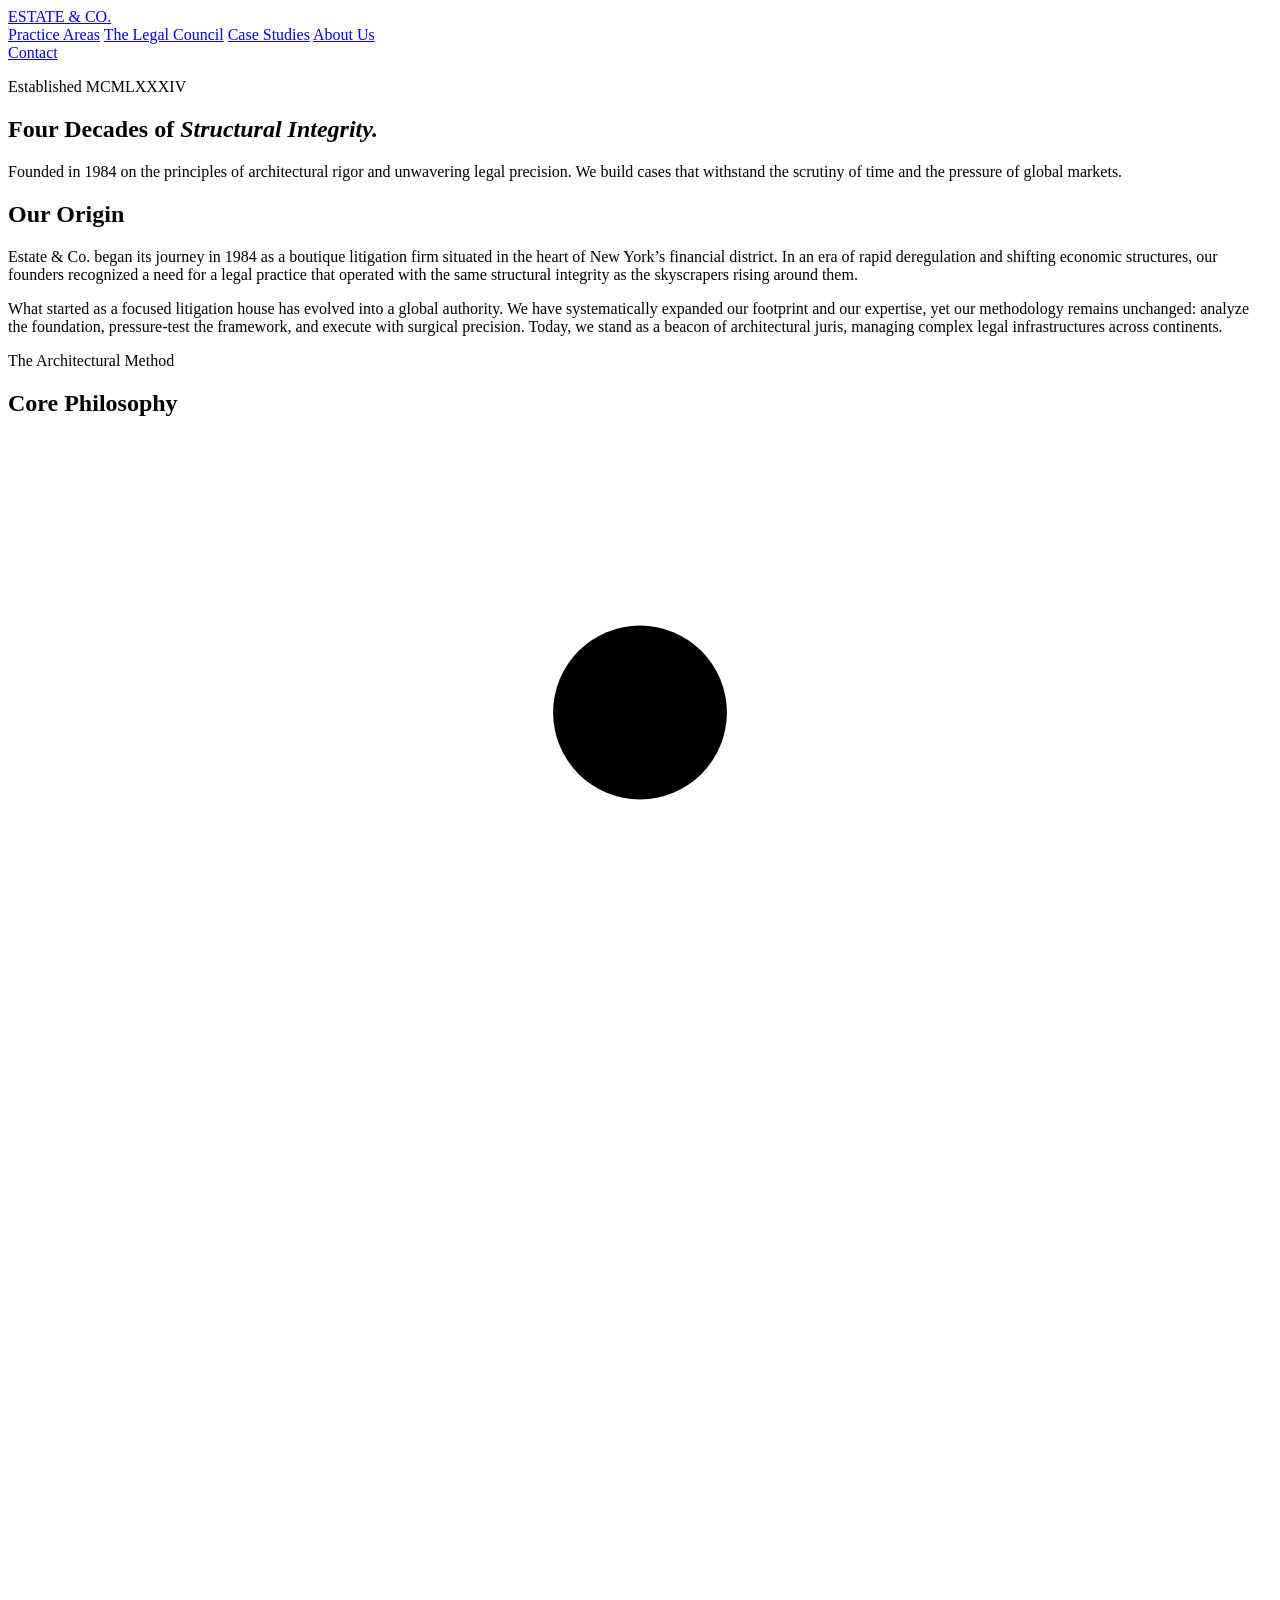
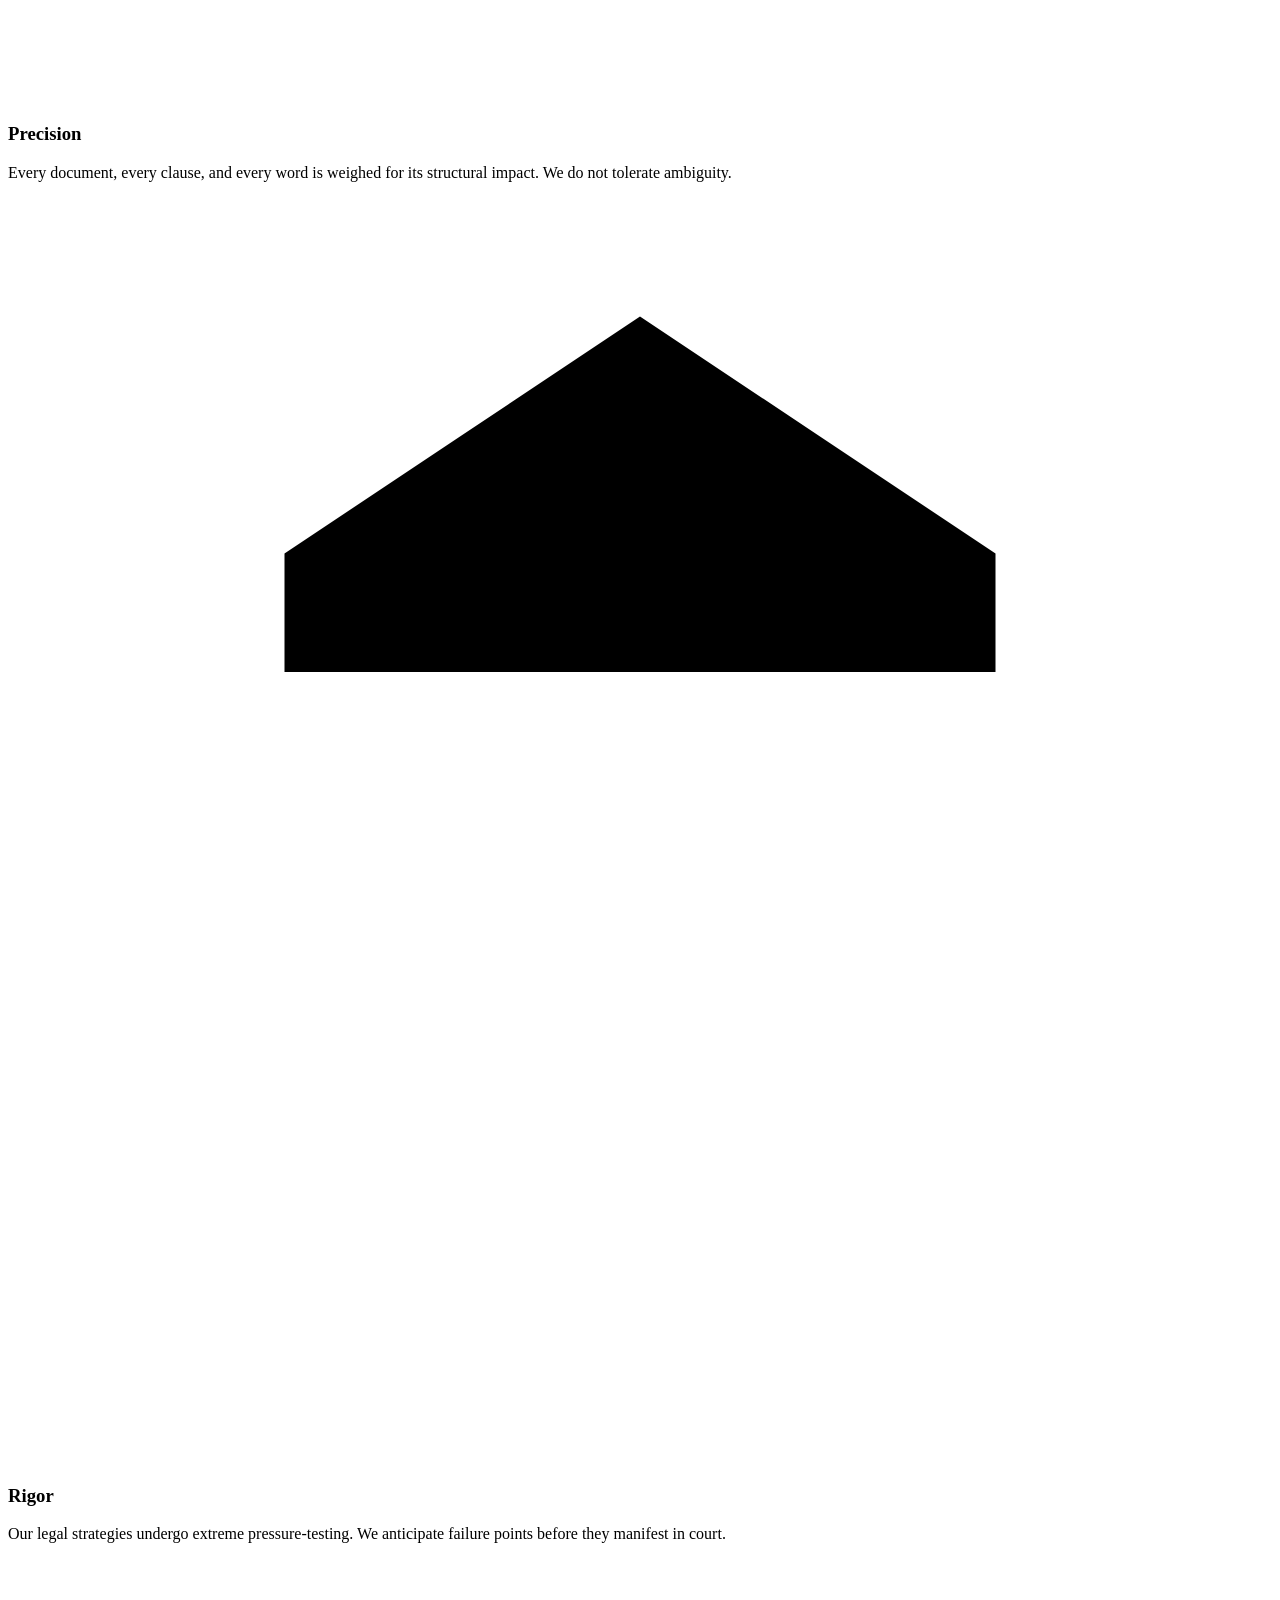
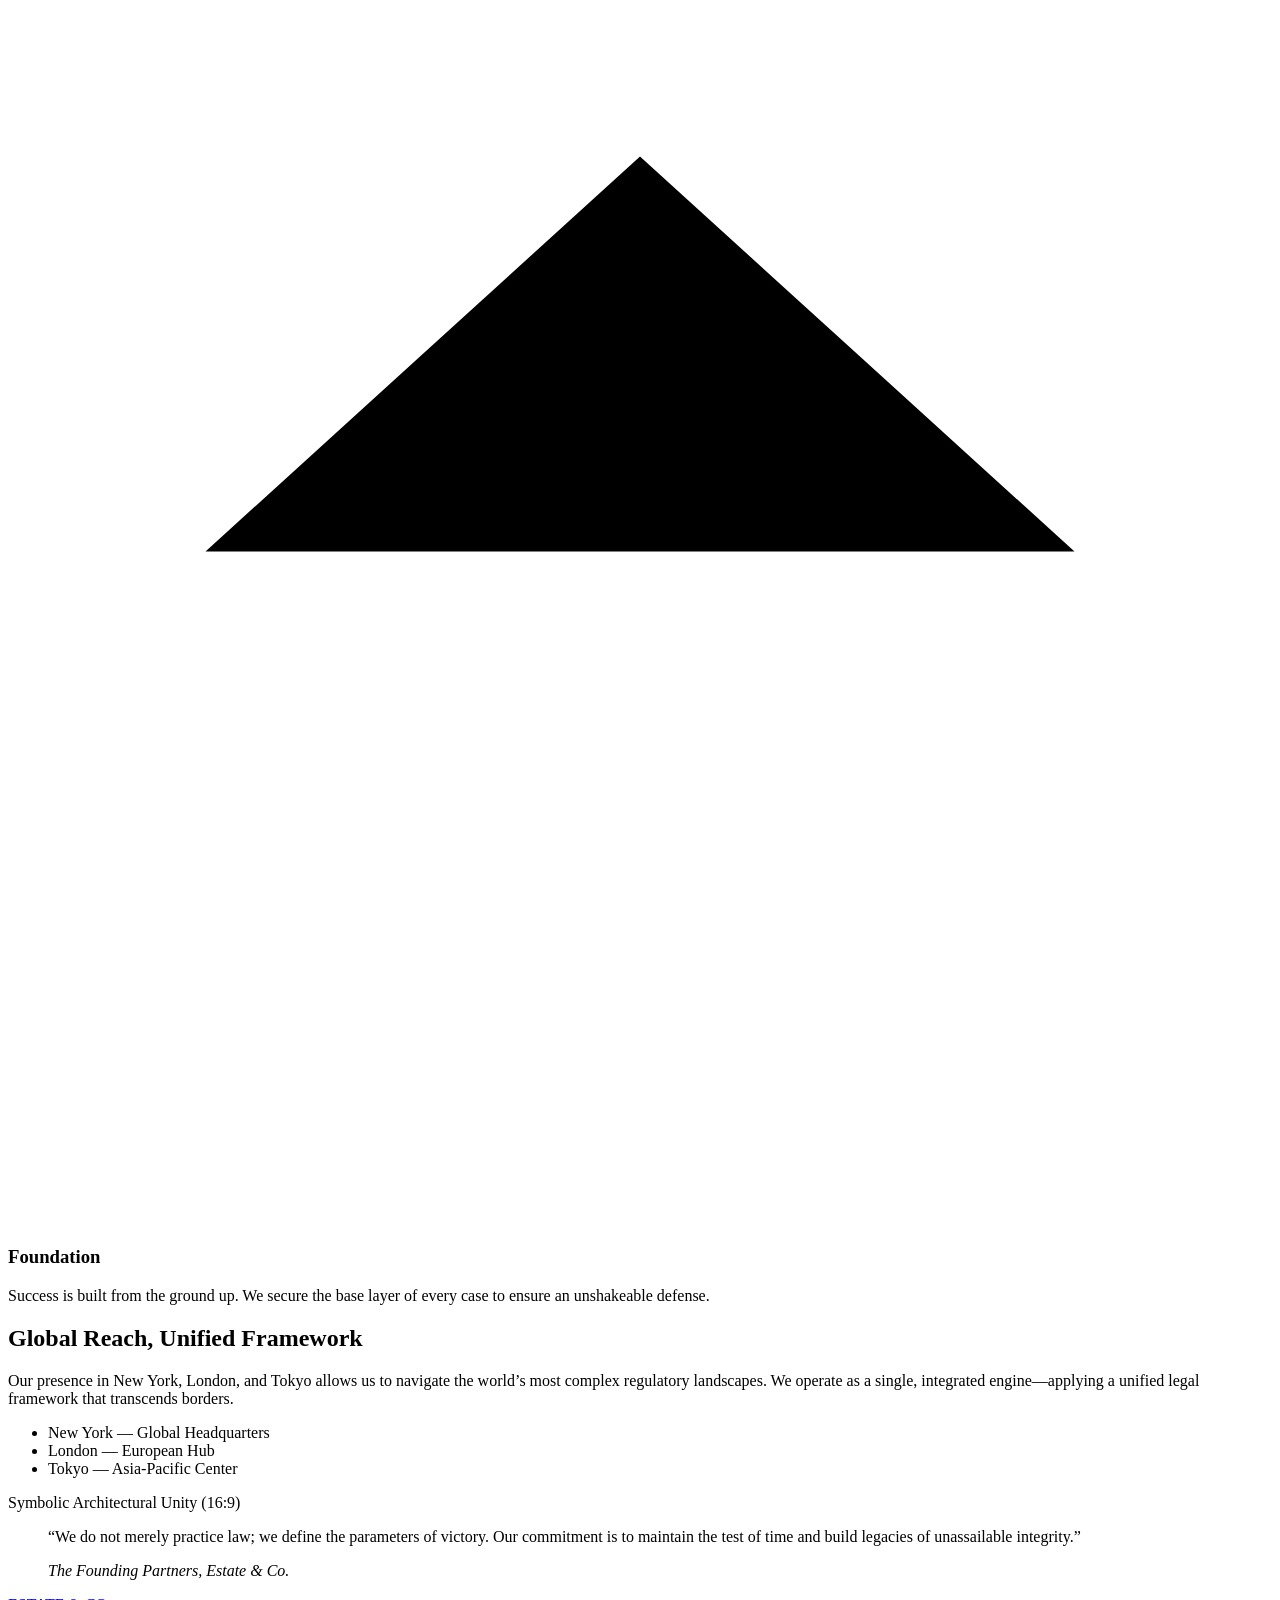
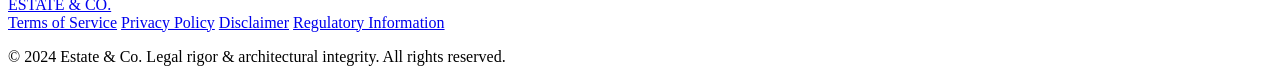
==== about.html @ a4b9741d "Add files via upload" ====
<!DOCTYPE html>
<html lang="en">
<head>
  <meta charset="UTF-8" />
  <meta name="viewport" content="width=device-width, initial-scale=1.0" />
  <meta name="description" content="About Estate &amp; Co., a global legal practice founded on precision, rigor, and structural integrity." />
  <title>About Us | Estate &amp; Co.</title>
  <link rel="stylesheet" href="styles.css" />
</head>
<body>
  <header class="site-header">
    <div class="container header-inner">
      <a class="logo" href="index.html">ESTATE &amp; CO.</a>

      <nav class="main-nav" aria-label="Primary navigation">
        <a href="practice-areas.html">Practice Areas</a>
        <a href="team.html">The Legal Council</a>
        <a href="index.html#case-studies">Case Studies</a>
        <a href="about.html" aria-current="page">About Us</a>
      </nav>

      <a class="contact-link" href="mailto:contact@estateandco.com">Contact</a>
    </div>
  </header>

  <main>
    <section class="hero">
      <div class="container">
        <div class="hero-content">
          <p class="eyebrow">Established MCMLXXXIV</p>
          <h1>Four Decades of <em>Structural Integrity.</em></h1>
          <p class="hero-copy">
            Founded in 1984 on the principles of architectural rigor and unwavering legal precision.
            We build cases that withstand the scrutiny of time and the pressure of global markets.
          </p>
        </div>
      </div>
    </section>

    <section class="origin">
      <div class="container split">
        <h2 class="section-title">Our Origin</h2>
        <div class="origin-copy">
          <p>
            Estate &amp; Co. began its journey in 1984 as a boutique litigation firm situated in the heart
            of New York’s financial district. In an era of rapid deregulation and shifting economic
            structures, our founders recognized a need for a legal practice that operated with the
            same structural integrity as the skyscrapers rising around them.
          </p>
          <p>
            What started as a focused litigation house has evolved into a global authority. We have
            systematically expanded our footprint and our expertise, yet our methodology remains
            unchanged: analyze the foundation, pressure-test the framework, and execute with
            surgical precision. Today, we stand as a beacon of architectural juris, managing complex
            legal infrastructures across continents.
          </p>
        </div>
      </div>
    </section>

    <section class="philosophy">
      <div class="container">
        <p class="eyebrow">The Architectural Method</p>
        <h2 class="section-title">Core Philosophy</h2>

        <div class="principles">
          <article class="principle">
            <svg viewBox="0 0 32 32" aria-hidden="true">
              <circle cx="16" cy="7" r="2.2"></circle>
              <path d="M16 9.5v5M13.5 13l-5 14M18.5 13l5 14M10.5 21h11"></path>
            </svg>
            <h3>Precision</h3>
            <p>Every document, every clause, and every word is weighed for its structural impact. We do not tolerate ambiguity.</p>
          </article>

          <article class="principle">
            <svg viewBox="0 0 32 32" aria-hidden="true">
              <path d="M4 12h24M7 12V9l9-6 9 6v3M8 15v10M14 15v10M20 15v10M26 15v10M4 28h24"></path>
            </svg>
            <h3>Rigor</h3>
            <p>Our legal strategies undergo extreme pressure-testing. We anticipate failure points before they manifest in court.</p>
          </article>

          <article class="principle">
            <svg viewBox="0 0 32 32" aria-hidden="true">
              <path d="M5 15 16 5l11 10M8 13v14M16 5v22M24 13v14M4 20h24"></path>
            </svg>
            <h3>Foundation</h3>
            <p>Success is built from the ground up. We secure the base layer of every case to ensure an unshakeable defense.</p>
          </article>
        </div>
      </div>
    </section>

    <section class="global">
      <div class="container global-grid">
        <div class="global-copy">
          <h2 class="section-title">Global Reach, Unified Framework</h2>
          <p>
            Our presence in New York, London, and Tokyo allows us to navigate the world’s most complex
            regulatory landscapes. We operate as a single, integrated engine—applying a unified legal
            framework that transcends borders.
          </p>
          <ul class="locations">
            <li>New York — Global Headquarters</li>
            <li>London — European Hub</li>
            <li>Tokyo — Asia-Pacific Center</li>
          </ul>
        </div>

        <div class="architecture" role="img" aria-label="Abstract architectural structure">
          <span class="architecture-label">Symbolic Architectural Unity (16:9)</span>
        </div>
      </div>
    </section>

    <section class="manifesto">
      <div class="manifesto-inner">
        <div class="gavel" aria-hidden="true"></div>
        <blockquote>
          <p>“We do not merely practice law; we define the parameters of victory. Our commitment is to maintain the test of time and build legacies of unassailable integrity.”</p>
          <cite>The Founding Partners, Estate &amp; Co.</cite>
        </blockquote>
      </div>
    </section>
  </main>

  <footer class="site-footer">
    <div class="container footer-inner">
      <a class="footer-logo" href="index.html">ESTATE &amp; CO.</a>
      <nav class="footer-links" aria-label="Legal links">
        <a href="#">Terms of Service</a>
        <a href="#">Privacy Policy</a>
        <a href="#">Disclaimer</a>
        <a href="#">Regulatory Information</a>
      </nav>
      <p class="copyright">© 2024 Estate &amp; Co. Legal rigor &amp; architectural integrity. All rights reserved.</p>
    </div>
  </footer>
</body>
</html>
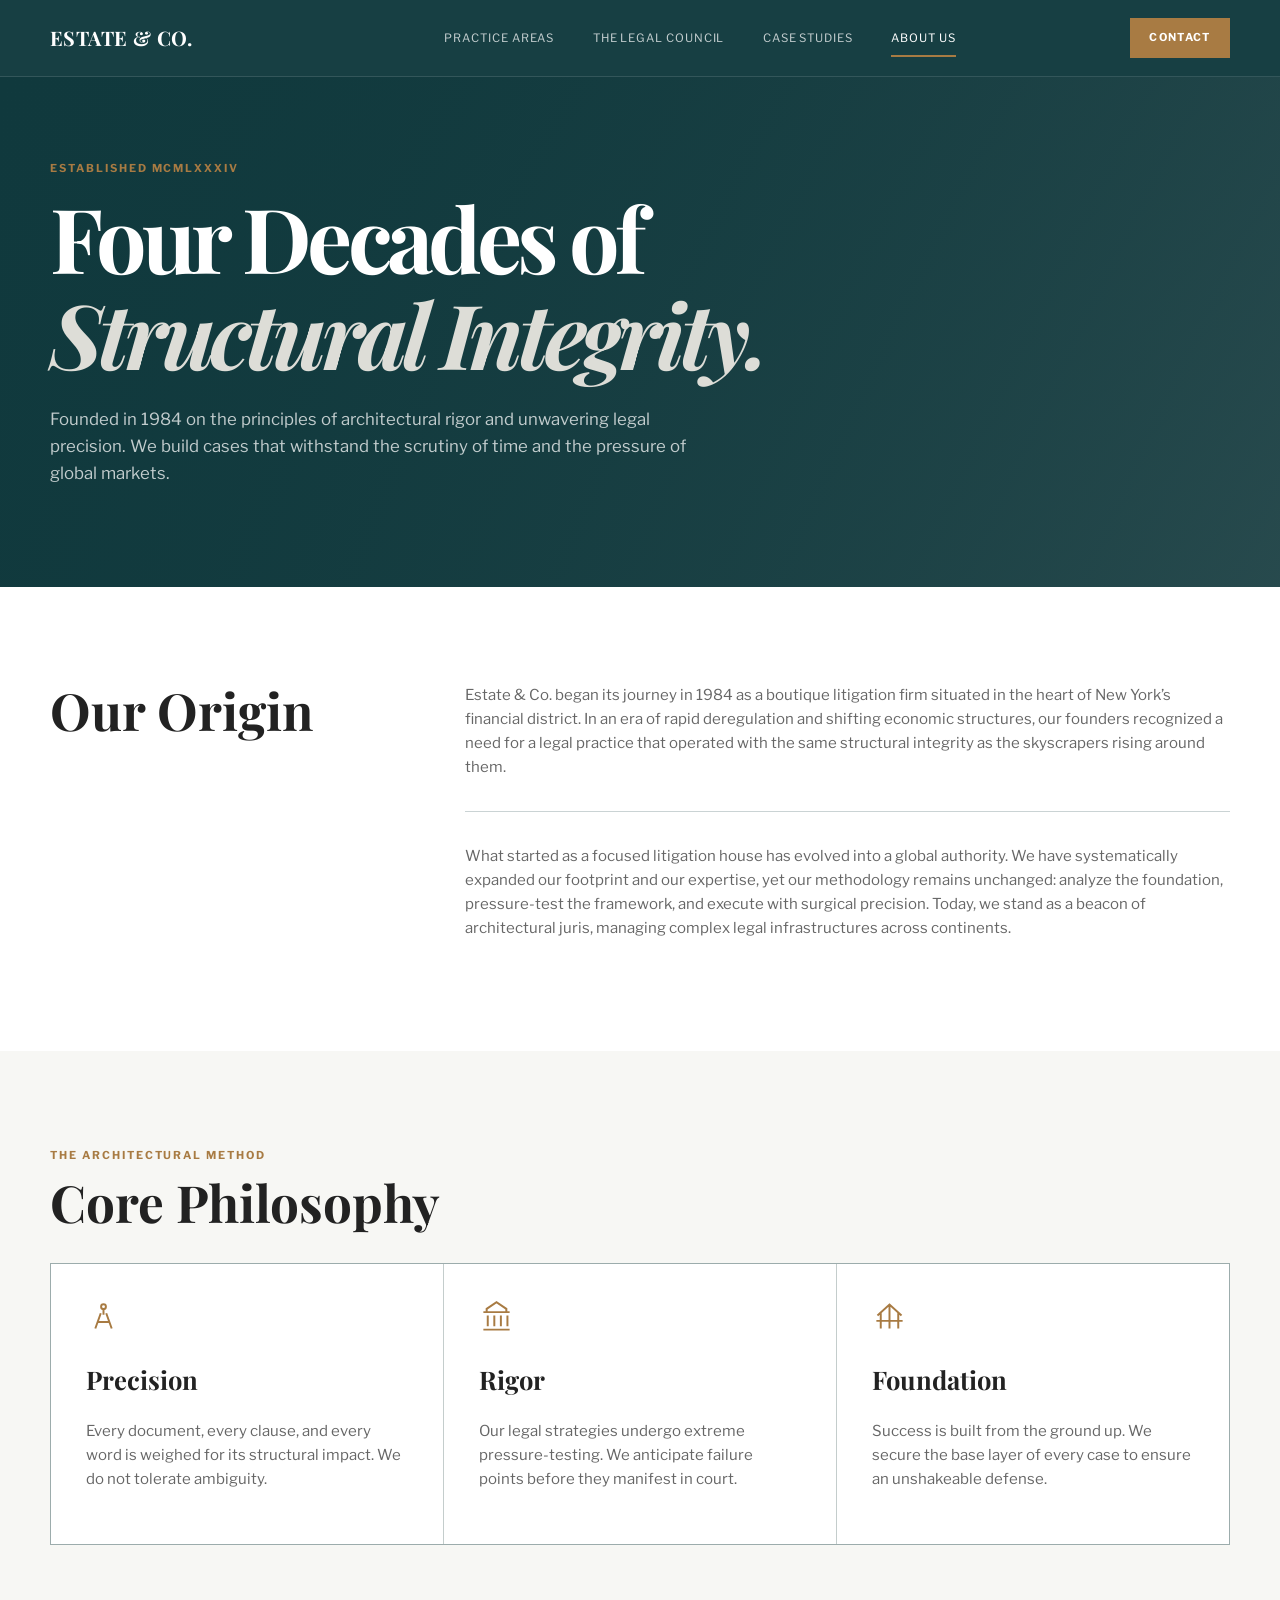
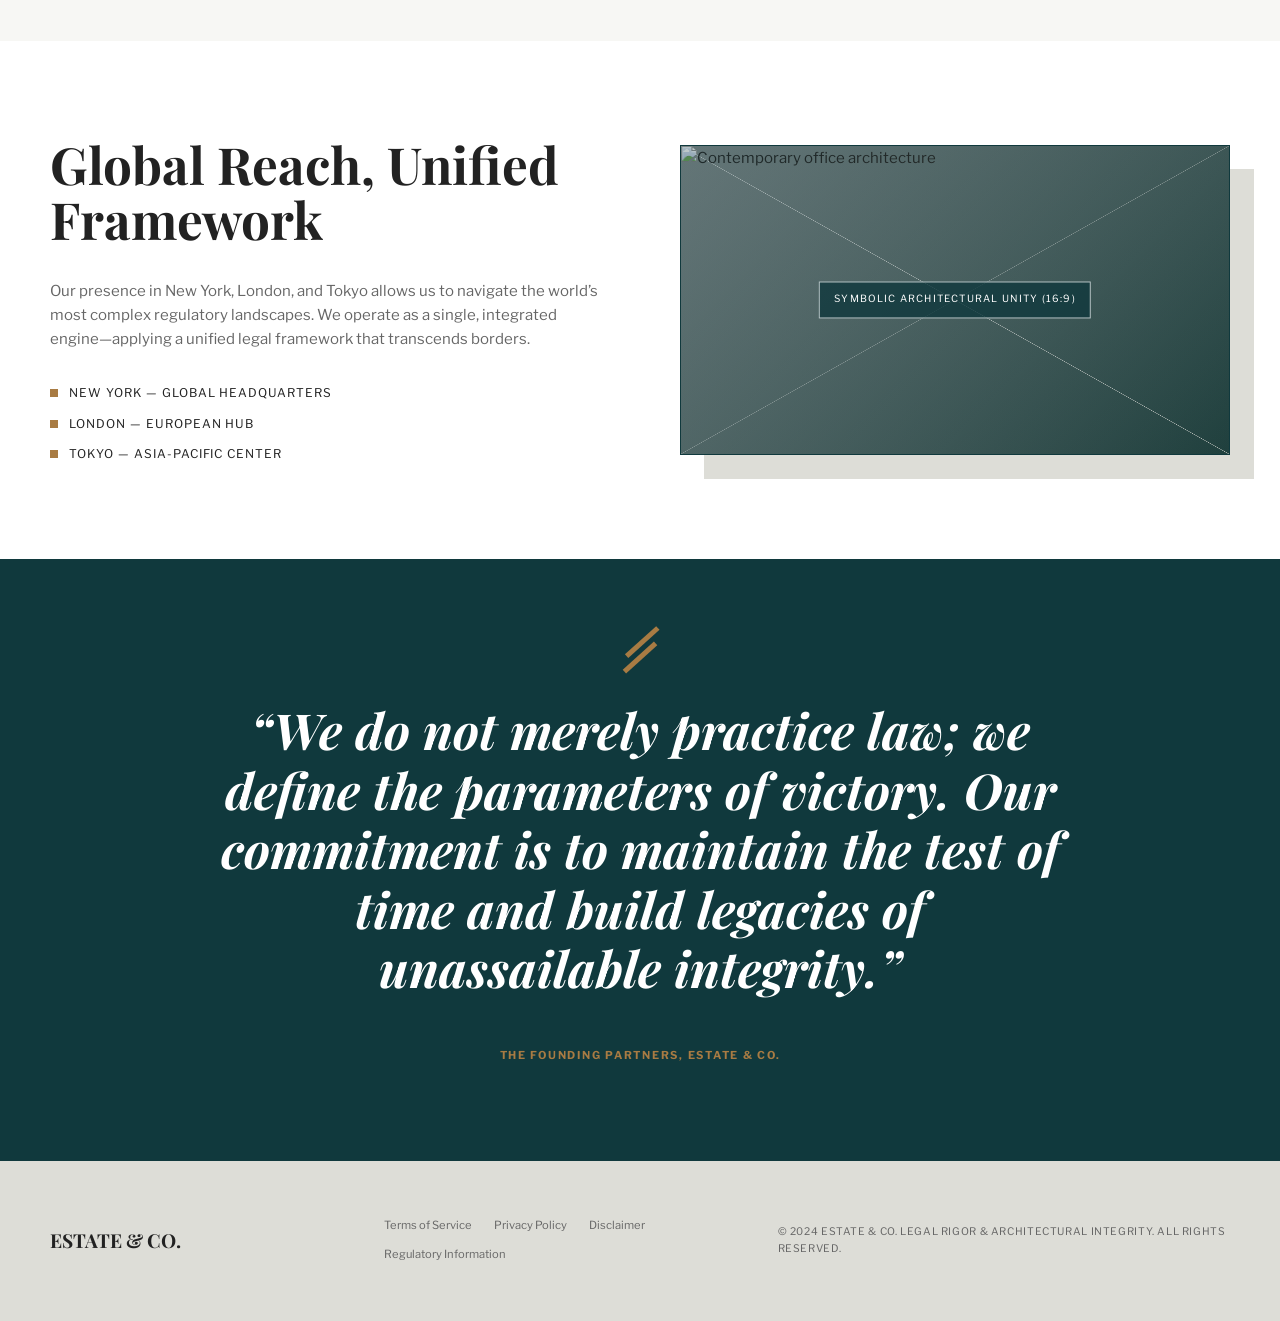
==== commit b562098e: "Add shared website design and imagery" ====
--- a/about.html
+++ b/about.html
@@ -7,7 +7,7 @@
   <title>About Us | Estate &amp; Co.</title>
   <link rel="stylesheet" href="styles.css" />
 </head>
-<body>
+<body class="about-page">
   <header class="site-header">
     <div class="container header-inner">
       <a class="logo" href="index.html">ESTATE &amp; CO.</a>
@@ -108,7 +108,12 @@
           </ul>
         </div>
 
-        <div class="architecture" role="img" aria-label="Abstract architectural structure">
+        <div class="architecture">
+          <img
+            src="https://images.unsplash.com/photo-1497366811353-6870744d04b2?auto=format&amp;fit=crop&amp;w=1200&amp;q=80"
+            alt="Contemporary office architecture"
+            loading="lazy"
+          />
           <span class="architecture-label">Symbolic Architectural Unity (16:9)</span>
         </div>
       </div>
--- a/styles.css
+++ b/styles.css
@@ -0,0 +1,1327 @@
+@import url("https://fonts.googleapis.com/css2?family=Libre+Franklin:ital,wght@0,300..900;1,300..900&family=Playfair+Display:ital,wght@0,400..900;1,400..900&display=swap");
+
+:root {
+  --slate: #10393d;
+  --gainsboro: #ddddd7;
+  --gray: #848d8e;
+  --peru: #a87b43;
+  --black: #222222;
+  --white: #ffffff;
+  --text-gray: #666666;
+  --paper: #f7f7f4;
+  --line: rgba(16, 57, 61, 0.22);
+  --shadow: 0 18px 50px rgba(16, 57, 61, 0.09);
+  --content-width: 1180px;
+  --serif: "Playfair Display", Georgia, serif;
+  --sans: "Libre Franklin", Arial, sans-serif;
+}
+
+* {
+  box-sizing: border-box;
+}
+
+html {
+  scroll-behavior: smooth;
+}
+
+body {
+  margin: 0;
+  background: var(--paper);
+  color: var(--black);
+  font-family: var(--sans);
+  font-size: 15px;
+  line-height: 1.6;
+}
+
+img,
+svg {
+  display: block;
+  max-width: 100%;
+}
+
+a {
+  color: inherit;
+  text-decoration: none;
+}
+
+a,
+button {
+  transition:
+    color 180ms ease,
+    background-color 180ms ease,
+    border-color 180ms ease,
+    transform 180ms ease;
+}
+
+h1,
+h2,
+h3,
+p {
+  margin-top: 0;
+}
+
+h1,
+h2,
+h3 {
+  font-family: var(--serif);
+  line-height: 1.08;
+}
+
+.container {
+  width: min(calc(100% - 64px), var(--content-width));
+  margin-inline: auto;
+}
+
+.eyebrow {
+  color: var(--peru);
+  font-family: var(--sans);
+  font-size: 0.68rem;
+  font-weight: 700;
+  letter-spacing: 0.18em;
+  text-transform: uppercase;
+}
+
+.section-title {
+  margin-bottom: 2rem;
+  font-size: clamp(2rem, 4vw, 3.25rem);
+}
+
+/* Shared header */
+
+.site-header {
+  position: sticky;
+  z-index: 20;
+  top: 0;
+  border-bottom: 1px solid rgba(255, 255, 255, 0.12);
+  background: rgba(16, 57, 61, 0.97);
+  color: var(--white);
+  backdrop-filter: blur(12px);
+}
+
+.header-inner {
+  width: min(calc(100% - 64px), var(--content-width));
+  min-height: 76px;
+  margin-inline: auto;
+  display: grid;
+  grid-template-columns: 220px 1fr auto;
+  align-items: center;
+  gap: 2rem;
+}
+
+.logo {
+  font-family: var(--serif);
+  font-size: 1.25rem;
+  font-weight: 700;
+  letter-spacing: 0.02em;
+}
+
+.main-nav {
+  display: flex;
+  align-items: center;
+  justify-content: center;
+  gap: clamp(1.2rem, 3vw, 2.5rem);
+  margin: 0;
+  padding: 0;
+  list-style: none;
+}
+
+.main-nav a {
+  position: relative;
+  color: rgba(255, 255, 255, 0.74);
+  font-size: 0.72rem;
+  letter-spacing: 0.08em;
+  text-transform: uppercase;
+  white-space: nowrap;
+}
+
+.main-nav a:hover,
+.main-nav a[aria-current="page"] {
+  color: var(--white);
+}
+
+.main-nav a[aria-current="page"]::after {
+  content: "";
+  position: absolute;
+  right: 0;
+  bottom: -0.6rem;
+  left: 0;
+  height: 2px;
+  background: var(--peru);
+}
+
+.contact-link {
+  border: 1px solid var(--peru);
+  background: var(--peru);
+  color: var(--white);
+  padding: 0.65rem 1.15rem;
+  font-size: 0.68rem;
+  font-weight: 700;
+  letter-spacing: 0.12em;
+  text-align: center;
+  text-transform: uppercase;
+}
+
+.contact-link:hover {
+  border-color: var(--white);
+  background: transparent;
+}
+
+/* Home page */
+
+.home-page main > section {
+  padding: 6rem max(32px, calc((100vw - var(--content-width)) / 2));
+}
+
+.home-page main > section:nth-child(even) {
+  background: var(--white);
+}
+
+.home-page main > section:first-child {
+  min-height: 680px;
+  display: grid;
+  grid-template-columns: 1.05fr 0.95fr;
+  align-items: center;
+  gap: 5rem;
+  background: var(--slate);
+  color: var(--white);
+}
+
+.home-page main > section:first-child h1 {
+  max-width: 720px;
+  margin-bottom: 1.5rem;
+  font-size: clamp(3.5rem, 7vw, 6.5rem);
+  letter-spacing: -0.055em;
+}
+
+.home-page main > section:first-child p {
+  max-width: 620px;
+  color: rgba(255, 255, 255, 0.72);
+  font-size: 1.05rem;
+}
+
+.home-page main > section:first-child div:first-child > a,
+.home-page main > section:last-child > a {
+  display: inline-block;
+  margin-top: 1rem;
+  border: 1px solid var(--peru);
+  background: var(--peru);
+  color: var(--white);
+  padding: 0.9rem 1.4rem;
+  font-size: 0.72rem;
+  font-weight: 700;
+  letter-spacing: 0.1em;
+  text-transform: uppercase;
+}
+
+.home-page main > section:first-child div:last-child,
+.home-page #case-studies article > img,
+.home-page main > section:nth-child(4) article > img {
+  overflow: hidden;
+  background:
+    linear-gradient(
+      to top right,
+      transparent calc(50% - 0.5px),
+      rgba(168, 123, 67, 0.6) 50%,
+      transparent calc(50% + 0.5px)
+    ),
+    linear-gradient(
+      to bottom right,
+      transparent calc(50% - 0.5px),
+      rgba(255, 255, 255, 0.35) 50%,
+      transparent calc(50% + 0.5px)
+    ),
+    linear-gradient(135deg, var(--gray), var(--slate));
+}
+
+.home-page main > section:first-child div:last-child {
+  aspect-ratio: 4 / 5;
+  border: 1px solid rgba(255, 255, 255, 0.18);
+  box-shadow: 30px 30px 0 rgba(168, 123, 67, 0.16);
+}
+
+.home-page main > section:first-child img,
+.home-page #case-studies article > img,
+.home-page main > section:nth-child(4) article > img {
+  width: 100%;
+  height: 100%;
+  object-fit: cover;
+  filter: saturate(0.72) contrast(1.04);
+}
+
+.home-page main > section > p:first-child {
+  margin-bottom: 0.7rem;
+  color: var(--peru);
+  font-size: 0.68rem;
+  font-weight: 700;
+  letter-spacing: 0.18em;
+  text-transform: uppercase;
+}
+
+.home-page main > section > h2 {
+  margin-bottom: 2.5rem;
+  font-size: clamp(2.5rem, 5vw, 4rem);
+}
+
+.home-page main > section:nth-child(2) > div,
+.home-page main > section:nth-child(4) > div {
+  display: grid;
+  grid-template-columns: repeat(3, 1fr);
+  gap: 1px;
+  border: 1px solid var(--line);
+  background: var(--line);
+}
+
+.home-page main > section:nth-child(2) article {
+  min-height: 300px;
+  display: flex;
+  flex-direction: column;
+  align-items: flex-start;
+  background: var(--paper);
+  padding: 2.2rem;
+}
+
+.home-page main > section:nth-child(2) article span {
+  font-size: 2rem;
+}
+
+.home-page main article h3 {
+  margin: 1rem 0 0.7rem;
+  font-size: 1.55rem;
+}
+
+.home-page main article p {
+  color: var(--text-gray);
+}
+
+.home-page main > section:nth-child(2) article a {
+  margin-top: auto;
+  border-bottom: 1px solid var(--peru);
+  color: var(--slate);
+  font-size: 0.72rem;
+  font-weight: 700;
+  letter-spacing: 0.08em;
+  text-transform: uppercase;
+}
+
+.home-page #case-studies > div {
+  display: grid;
+  grid-template-columns: repeat(2, 1fr);
+  gap: 2rem;
+}
+
+.home-page #case-studies article {
+  border-bottom: 3px solid var(--peru);
+  background: var(--white);
+  padding-bottom: 1.5rem;
+  box-shadow: var(--shadow);
+}
+
+.home-page #case-studies article > img {
+  aspect-ratio: 16 / 9;
+}
+
+.home-page #case-studies article h3,
+.home-page #case-studies article p {
+  margin-right: 1.5rem;
+  margin-left: 1.5rem;
+}
+
+.home-page main > section:nth-child(4) > div {
+  grid-template-columns: repeat(4, 1fr);
+}
+
+.home-page main > section:nth-child(4) article {
+  background: var(--paper);
+  padding-bottom: 1.3rem;
+}
+
+.home-page main > section:nth-child(4) article > img {
+  aspect-ratio: 3 / 4;
+}
+
+.home-page main > section:nth-child(4) article h3,
+.home-page main > section:nth-child(4) article p {
+  margin-right: 1.2rem;
+  margin-left: 1.2rem;
+}
+
+.home-page #testimonials {
+  background: var(--slate);
+  color: var(--white);
+}
+
+.home-page #testimonials > div {
+  display: grid;
+  grid-template-columns: repeat(2, 1fr);
+  gap: 2rem;
+}
+
+.home-page #testimonials blockquote {
+  margin: 0;
+  border-top: 3px solid var(--peru);
+  background: rgba(255, 255, 255, 0.06);
+  padding: 2rem;
+}
+
+.home-page #testimonials blockquote p {
+  color: rgba(255, 255, 255, 0.8);
+  font-family: var(--serif);
+  font-size: 1.3rem;
+  font-style: italic;
+}
+
+.home-page #testimonials cite {
+  color: var(--peru);
+  font-size: 0.68rem;
+  font-style: normal;
+  font-weight: 700;
+  letter-spacing: 0.12em;
+  text-transform: uppercase;
+}
+
+.home-page main > section:last-child {
+  padding-block: 5rem;
+  background: var(--gainsboro);
+  text-align: center;
+}
+
+.home-page main > section:last-child h2 {
+  margin-bottom: 0.5rem;
+}
+
+/* About page */
+
+.about-page .hero {
+  min-height: 510px;
+  display: flex;
+  align-items: center;
+  background:
+    linear-gradient(90deg, rgba(16, 57, 61, 0.98), rgba(16, 57, 61, 0.8)),
+    linear-gradient(135deg, var(--slate), var(--gray));
+  color: var(--white);
+}
+
+.about-page .hero-content {
+  max-width: 790px;
+  padding-block: 5rem;
+}
+
+.about-page .hero h1 {
+  margin-bottom: 1.5rem;
+  font-size: clamp(3.3rem, 7vw, 6rem);
+  letter-spacing: -0.055em;
+}
+
+.about-page .hero h1 em {
+  display: block;
+  color: var(--gainsboro);
+}
+
+.about-page .hero-copy {
+  max-width: 660px;
+  color: rgba(255, 255, 255, 0.74);
+  font-size: 1.05rem;
+}
+
+.about-page .origin,
+.about-page .philosophy,
+.about-page .global {
+  padding-block: 6rem;
+}
+
+.about-page .origin,
+.about-page .global {
+  background: var(--white);
+}
+
+.about-page .split {
+  display: grid;
+  grid-template-columns: 0.7fr 1.6fr;
+  gap: 5rem;
+}
+
+.about-page .origin-copy p {
+  color: var(--text-gray);
+}
+
+.about-page .origin-copy p + p {
+  margin-top: 2rem;
+  border-top: 1px solid var(--line);
+  padding-top: 2rem;
+}
+
+.about-page .principles {
+  display: grid;
+  grid-template-columns: repeat(3, 1fr);
+  gap: 1px;
+  border: 1px solid var(--line);
+  background: var(--line);
+}
+
+.about-page .principle {
+  min-height: 280px;
+  background: var(--white);
+  padding: 2.2rem;
+}
+
+.about-page .principle svg {
+  width: 35px;
+  margin-bottom: 2rem;
+  fill: none;
+  stroke: var(--peru);
+  stroke-width: 1.8;
+}
+
+.about-page .principle h3 {
+  font-size: 1.6rem;
+}
+
+.about-page .principle p,
+.about-page .global-copy > p {
+  color: var(--text-gray);
+}
+
+.about-page .global-grid {
+  display: grid;
+  grid-template-columns: 1fr 1fr;
+  align-items: center;
+  gap: 5rem;
+}
+
+.about-page .locations {
+  display: grid;
+  gap: 0.7rem;
+  margin: 2rem 0 0;
+  padding: 0;
+  list-style: none;
+  font-size: 0.75rem;
+  letter-spacing: 0.08em;
+  text-transform: uppercase;
+}
+
+.about-page .locations li::before {
+  content: "";
+  display: inline-block;
+  width: 8px;
+  height: 8px;
+  margin-right: 0.7rem;
+  background: var(--peru);
+}
+
+.about-page .architecture {
+  position: relative;
+  aspect-ratio: 16 / 9;
+  overflow: hidden;
+  border: 1px solid var(--slate);
+  background:
+    linear-gradient(
+      to top right,
+      transparent calc(50% - 0.5px),
+      rgba(255, 255, 255, 0.7) 50%,
+      transparent calc(50% + 0.5px)
+    ),
+    linear-gradient(
+      to bottom right,
+      transparent calc(50% - 0.5px),
+      rgba(255, 255, 255, 0.45) 50%,
+      transparent calc(50% + 0.5px)
+    ),
+    linear-gradient(135deg, var(--gray), var(--slate));
+  box-shadow: 24px 24px 0 var(--gainsboro);
+}
+
+.about-page .architecture::after {
+  content: "";
+  position: absolute;
+  inset: 0;
+  background: linear-gradient(
+    135deg,
+    rgba(16, 57, 61, 0.28),
+    rgba(168, 123, 67, 0.1)
+  );
+}
+
+.about-page .architecture img {
+  width: 100%;
+  height: 100%;
+  object-fit: cover;
+  filter: saturate(0.65);
+}
+
+.about-page .architecture-label {
+  position: absolute;
+  z-index: 1;
+  top: 50%;
+  left: 50%;
+  width: max-content;
+  max-width: 80%;
+  transform: translate(-50%, -50%);
+  border: 1px solid rgba(255, 255, 255, 0.7);
+  background: rgba(16, 57, 61, 0.82);
+  color: var(--white);
+  padding: 0.6rem 0.9rem;
+  font-size: 0.62rem;
+  letter-spacing: 0.12em;
+  text-align: center;
+  text-transform: uppercase;
+}
+
+.about-page .manifesto {
+  min-height: 530px;
+  display: grid;
+  place-items: center;
+  background: var(--slate);
+  color: var(--white);
+  text-align: center;
+}
+
+.about-page .manifesto-inner {
+  width: min(calc(100% - 48px), 850px);
+  padding-block: 6rem;
+}
+
+.about-page .gavel {
+  width: 42px;
+  height: 5px;
+  margin: 0 auto 2.5rem;
+  background: var(--peru);
+  box-shadow: 12px -10px 0 var(--peru);
+  transform: rotate(-42deg);
+}
+
+.about-page blockquote {
+  margin: 0;
+}
+
+.about-page blockquote p {
+  font-family: var(--serif);
+  font-size: clamp(1.8rem, 4vw, 3.1rem);
+  font-style: italic;
+  font-weight: 700;
+  line-height: 1.2;
+}
+
+.about-page blockquote cite {
+  display: block;
+  margin-top: 2.3rem;
+  color: var(--peru);
+  font-size: 0.68rem;
+  font-style: normal;
+  font-weight: 700;
+  letter-spacing: 0.16em;
+  text-transform: uppercase;
+}
+
+/* Team page */
+
+.team-page main,
+.team-page .header-inner,
+.team-page .footer-content,
+.team-page .copyright {
+  width: min(calc(100% - 64px), var(--content-width));
+  margin-inline: auto;
+}
+
+.team-page .team-introduction {
+  padding: 5rem 0 4rem;
+}
+
+.team-page .section-heading {
+  max-width: 760px;
+  border-left: 4px solid var(--peru);
+  padding-left: 1.8rem;
+}
+
+.team-page .section-heading h1 {
+  margin: 0.4rem 0 1rem;
+  color: var(--slate);
+  font-size: clamp(3rem, 6vw, 5.5rem);
+  letter-spacing: -0.05em;
+}
+
+.team-page .section-heading > p:last-child {
+  color: var(--text-gray);
+  font-size: 1.02rem;
+}
+
+.team-page .team-grid {
+  display: grid;
+  grid-template-columns: repeat(3, 1fr);
+  gap: 1.6rem;
+}
+
+.team-page .attorney-card {
+  overflow: hidden;
+  border: 1px solid var(--line);
+  background: var(--white);
+  box-shadow: var(--shadow);
+}
+
+.team-page .portrait-placeholder {
+  width: 100%;
+  aspect-ratio: 3 / 4;
+  object-fit: cover;
+  object-position: center top;
+  filter: saturate(0.68) contrast(1.03);
+}
+
+.team-page .attorney-details {
+  padding: 1.5rem;
+}
+
+.team-page .attorney-details h2 {
+  margin-bottom: 0.25rem;
+  color: var(--slate);
+  font-size: 1.8rem;
+}
+
+.team-page .attorney-position {
+  color: var(--peru);
+  font-size: 0.64rem;
+  font-weight: 700;
+  letter-spacing: 0.12em;
+  text-transform: uppercase;
+}
+
+.team-page .attorney-summary {
+  display: flex;
+  align-items: center;
+  justify-content: space-between;
+  margin-top: 1.2rem;
+  border-top: 1px solid var(--line);
+  padding-top: 1rem;
+  font-family: var(--serif);
+  font-style: italic;
+}
+
+.team-page .attorney-summary p {
+  margin: 0;
+  color: var(--text-gray);
+}
+
+.team-page .attorney-summary a {
+  color: var(--peru);
+  font-family: var(--sans);
+  font-size: 1.5rem;
+  font-style: normal;
+}
+
+.team-page .careers-card {
+  min-height: 100%;
+  display: flex;
+  flex-direction: column;
+  align-items: center;
+  justify-content: center;
+  background: var(--slate);
+  color: var(--white);
+  padding: 3rem;
+  text-align: center;
+  box-shadow: var(--shadow);
+}
+
+.team-page .careers-icon {
+  width: 50px;
+  margin-bottom: 2rem;
+  fill: var(--peru);
+}
+
+.team-page .careers-card h2 {
+  font-size: 2rem;
+}
+
+.team-page .careers-card p {
+  max-width: 260px;
+  color: rgba(255, 255, 255, 0.72);
+}
+
+.team-page .careers-card > a {
+  margin-top: 1rem;
+  border: 1px solid var(--peru);
+  background: var(--peru);
+  padding: 0.75rem 1.5rem;
+  font-size: 0.68rem;
+  font-weight: 700;
+  letter-spacing: 0.12em;
+  text-transform: uppercase;
+}
+
+.team-page .firm-overview {
+  display: grid;
+  grid-template-columns: 1.6fr 1fr;
+  gap: 1.6rem;
+  padding: 4rem 0 6rem;
+}
+
+.team-page .method-card,
+.team-page .statistic {
+  border: 1px solid var(--line);
+  background: var(--gainsboro);
+  padding: 2rem;
+}
+
+.team-page .method-card h2 {
+  color: var(--slate);
+  font-size: 1.7rem;
+}
+
+.team-page .method-card p {
+  margin-bottom: 0;
+  color: var(--text-gray);
+}
+
+.team-page .firm-statistics {
+  display: grid;
+  grid-template-columns: repeat(2, 1fr);
+  gap: 1.6rem;
+  margin: 0;
+}
+
+.team-page .statistic {
+  display: flex;
+  flex-direction: column-reverse;
+  align-items: center;
+  justify-content: center;
+  text-align: center;
+}
+
+.team-page .statistic dt {
+  color: var(--text-gray);
+  font-size: 0.65rem;
+  font-weight: 700;
+  letter-spacing: 0.14em;
+  text-transform: uppercase;
+}
+
+.team-page .statistic dd {
+  margin: 0;
+  color: var(--slate);
+  font-size: 2.6rem;
+  font-weight: 800;
+  line-height: 1;
+}
+
+/* Practice areas page */
+
+.practice-page .page-header {
+  padding: 5rem 0 4rem;
+}
+
+.practice-page .page-header h1 {
+  margin-bottom: 0.7rem;
+  color: var(--slate);
+  font-size: clamp(3.3rem, 6vw, 5.5rem);
+  letter-spacing: -0.05em;
+}
+
+.practice-page .page-header p {
+  max-width: 720px;
+  color: var(--text-gray);
+  font-family: var(--serif);
+  font-size: 1.35rem;
+}
+
+.practice-page .approach {
+  display: grid;
+  grid-template-columns: 0.65fr 1.5fr;
+  gap: 5rem;
+  border-top: 1px solid var(--line);
+  padding: 4rem 0 6rem;
+}
+
+.practice-page .approach-copy {
+  color: var(--text-gray);
+}
+
+.practice-page .services,
+.practice-page .practitioners,
+.practice-page .precedents {
+  border-bottom: 1px solid var(--line);
+  padding-bottom: 5rem;
+}
+
+.practice-page .services > .eyebrow,
+.practice-page .practitioners > .eyebrow,
+.practice-page .precedents > .eyebrow {
+  margin-bottom: 2rem;
+}
+
+.practice-page .service-grid {
+  display: grid;
+  grid-template-columns: repeat(4, 1fr);
+  gap: 1px;
+  border: 1px solid var(--line);
+  background: var(--line);
+}
+
+.practice-page .service-card {
+  min-height: 280px;
+  background: var(--white);
+  padding: 2rem;
+}
+
+.practice-page .service-card svg {
+  width: 32px;
+  margin-bottom: 1.8rem;
+  fill: none;
+  stroke: var(--peru);
+  stroke-width: 1.8;
+}
+
+.practice-page .service-card h2 {
+  color: var(--slate);
+  font-size: 1.55rem;
+}
+
+.practice-page .service-card p {
+  color: var(--text-gray);
+  font-size: 0.85rem;
+}
+
+.practice-page .practitioners {
+  padding-top: 5rem;
+}
+
+.practice-page .practitioner-grid {
+  display: grid;
+  grid-template-columns: repeat(3, 1fr);
+  gap: 1.6rem;
+}
+
+.practice-page .portrait {
+  width: 100%;
+  aspect-ratio: 3 / 4;
+  border: 1px solid var(--slate);
+  object-fit: cover;
+  object-position: center top;
+  filter: saturate(0.68) contrast(1.03);
+}
+
+.practice-page .practitioner-card h2 {
+  margin: 1rem 0 0.2rem;
+  color: var(--slate);
+  font-size: 1.5rem;
+}
+
+.practice-page .practitioner-card p {
+  color: var(--peru);
+  font-size: 0.62rem;
+  font-weight: 700;
+  letter-spacing: 0.1em;
+  text-transform: uppercase;
+}
+
+.practice-page .precedents {
+  padding-top: 5rem;
+}
+
+.practice-page .precedent-list {
+  margin: 0;
+  padding: 0;
+  list-style: none;
+}
+
+.practice-page .precedent-list li {
+  border-top: 1px solid var(--line);
+}
+
+.practice-page .precedent-list li:last-child {
+  border-bottom: 1px solid var(--line);
+}
+
+.practice-page .precedent-list a {
+  display: grid;
+  grid-template-columns: 1fr auto;
+  align-items: center;
+  gap: 2rem;
+  padding: 1.5rem 0;
+}
+
+.practice-page .precedent-list a:hover {
+  padding-right: 1rem;
+  padding-left: 1rem;
+  background: var(--gainsboro);
+}
+
+.practice-page .precedent-list h2 {
+  margin-bottom: 0.3rem;
+  color: var(--slate);
+  font-size: 1.45rem;
+}
+
+.practice-page .precedent-list p {
+  max-width: 680px;
+  margin-bottom: 0;
+  color: var(--text-gray);
+  font-size: 0.85rem;
+}
+
+.practice-page .precedent-arrow {
+  color: var(--peru);
+  font-size: 1.8rem;
+}
+
+.practice-page .call-to-action {
+  margin-block: 5rem;
+  background: var(--slate);
+  color: var(--white);
+  padding: 5rem 2rem;
+  text-align: center;
+  box-shadow: var(--shadow);
+}
+
+.practice-page .call-to-action h2 {
+  margin-bottom: 1rem;
+  font-size: clamp(2.5rem, 5vw, 4rem);
+}
+
+.practice-page .call-to-action p {
+  max-width: 650px;
+  margin-inline: auto;
+  color: rgba(255, 255, 255, 0.72);
+}
+
+.practice-page .primary-button {
+  display: inline-block;
+  margin-top: 1.5rem;
+  border: 1px solid var(--peru);
+  background: var(--peru);
+  padding: 0.85rem 1.4rem;
+  font-size: 0.68rem;
+  font-weight: 700;
+  letter-spacing: 0.1em;
+  text-transform: uppercase;
+}
+
+.practice-page .primary-button:hover {
+  background: transparent;
+}
+
+/* Shared footer */
+
+.site-footer,
+.home-page > footer {
+  background: var(--gainsboro);
+  color: var(--black);
+}
+
+.about-page .footer-inner,
+.practice-page .footer-inner {
+  min-height: 160px;
+  display: grid;
+  grid-template-columns: 1fr 1.2fr 1.5fr;
+  align-items: center;
+  gap: 2rem;
+}
+
+.about-page .footer-logo {
+  font-family: var(--serif);
+  font-size: 1.2rem;
+  font-weight: 700;
+}
+
+.footer-links,
+.practice-page .footer-links {
+  display: flex;
+  flex-wrap: wrap;
+  gap: 0.7rem 1.4rem;
+}
+
+.footer-links a,
+.footer-navigation a,
+.footer-contact a {
+  color: var(--text-gray);
+  font-size: 0.7rem;
+}
+
+.footer-links a:hover,
+.footer-navigation a:hover,
+.footer-contact a:hover {
+  color: var(--peru);
+}
+
+.copyright {
+  margin: 0;
+  color: var(--text-gray);
+  font-size: 0.65rem;
+  letter-spacing: 0.06em;
+  text-transform: uppercase;
+}
+
+.practice-page .footer-inner {
+  grid-template-columns: 1fr 1.4fr;
+}
+
+.practice-page .footer-brand p {
+  max-width: 390px;
+  margin: 0.8rem 0 0;
+  color: var(--text-gray);
+  font-size: 0.78rem;
+}
+
+.practice-page .footer-meta {
+  display: grid;
+  justify-items: end;
+  gap: 2rem;
+}
+
+.team-page .site-footer {
+  margin-top: 0;
+  padding: 3.5rem 0 1.5rem;
+}
+
+.team-page .footer-content {
+  display: grid;
+  grid-template-columns: 1.4fr 0.8fr 1fr;
+  gap: 4rem;
+}
+
+.team-page .footer-brand p {
+  color: var(--text-gray);
+  font-size: 0.8rem;
+}
+
+.team-page .footer-navigation h2,
+.team-page .footer-contact h2 {
+  font-family: var(--sans);
+  font-size: 0.65rem;
+  letter-spacing: 0.15em;
+  text-transform: uppercase;
+}
+
+.team-page .footer-navigation ul {
+  margin: 0;
+  padding: 0;
+  list-style: none;
+}
+
+.team-page address {
+  color: var(--text-gray);
+  font-size: 0.75rem;
+  font-style: normal;
+}
+
+.team-page .copyright {
+  margin-top: 3rem;
+  border-top: 1px solid var(--line);
+  padding-top: 1.5rem;
+}
+
+.home-page > footer {
+  min-height: 150px;
+  display: grid;
+  grid-template-columns: 1fr auto 1fr;
+  align-items: center;
+  gap: 2rem;
+  padding: 2.5rem max(32px, calc((100vw - var(--content-width)) / 2));
+}
+
+.home-page > footer > a {
+  font-family: var(--serif);
+  font-size: 1.2rem;
+  font-weight: 700;
+}
+
+.home-page > footer ul {
+  display: flex;
+  gap: 1.5rem;
+  margin: 0;
+  padding: 0;
+  list-style: none;
+}
+
+.home-page > footer li a {
+  color: var(--text-gray);
+  font-size: 0.7rem;
+}
+
+.home-page > footer p {
+  margin: 0;
+  color: var(--text-gray);
+  font-size: 0.65rem;
+  text-align: right;
+}
+
+/* Responsive */
+
+@media (max-width: 960px) {
+  .header-inner {
+    grid-template-columns: 1fr auto;
+    padding-block: 1rem;
+  }
+
+  .main-nav {
+    grid-column: 1 / -1;
+    grid-row: 2;
+  }
+
+  .main-nav {
+    justify-content: flex-start;
+    overflow-x: auto;
+    padding-bottom: 0.25rem;
+  }
+
+  .home-page main > section:first-child {
+    min-height: auto;
+    grid-template-columns: 1fr;
+  }
+
+  .home-page main > section:first-child div:last-child {
+    max-width: 600px;
+    aspect-ratio: 16 / 10;
+  }
+
+  .home-page main > section:nth-child(2) > div,
+  .home-page main > section:nth-child(4) > div,
+  .team-page .team-grid,
+  .practice-page .service-grid {
+    grid-template-columns: repeat(2, 1fr);
+  }
+
+  .about-page .split,
+  .about-page .global-grid,
+  .practice-page .approach {
+    grid-template-columns: 1fr;
+    gap: 2.5rem;
+  }
+
+  .about-page .principles {
+    grid-template-columns: 1fr;
+  }
+
+  .about-page .principle {
+    min-height: auto;
+  }
+
+  .team-page .firm-overview {
+    grid-template-columns: 1fr;
+  }
+
+  .about-page .footer-inner,
+  .practice-page .footer-inner {
+    grid-template-columns: 1fr;
+    padding-block: 2.5rem;
+  }
+
+  .practice-page .footer-meta {
+    justify-items: start;
+  }
+
+  .team-page .footer-content {
+    grid-template-columns: 1.3fr 1fr 1fr;
+    gap: 2rem;
+  }
+
+  .home-page > footer {
+    grid-template-columns: 1fr;
+  }
+
+  .home-page > footer p {
+    text-align: left;
+  }
+}
+
+@media (max-width: 680px) {
+  .container,
+  .header-inner,
+  .team-page main,
+  .team-page .header-inner,
+  .team-page .footer-content,
+  .team-page .copyright {
+    width: min(calc(100% - 32px), var(--content-width));
+  }
+
+  .logo {
+    font-size: 1rem;
+  }
+
+  .contact-link {
+    padding: 0.55rem 0.75rem;
+    font-size: 0.58rem;
+  }
+
+  .main-nav {
+    gap: 1.3rem;
+  }
+
+  .home-page main > section {
+    padding: 4.5rem 1rem;
+  }
+
+  .home-page main > section:first-child {
+    gap: 3rem;
+  }
+
+  .home-page main > section:first-child h1 {
+    font-size: 3.3rem;
+  }
+
+  .home-page main > section:nth-child(2) > div,
+  .home-page #case-studies > div,
+  .home-page main > section:nth-child(4) > div,
+  .home-page #testimonials > div,
+  .team-page .team-grid,
+  .team-page .firm-statistics,
+  .practice-page .service-grid,
+  .practice-page .practitioner-grid {
+    grid-template-columns: 1fr;
+  }
+
+  .about-page .hero h1,
+  .team-page .section-heading h1,
+  .practice-page .page-header h1 {
+    font-size: 3rem;
+  }
+
+  .about-page .origin,
+  .about-page .philosophy,
+  .about-page .global {
+    padding-block: 4rem;
+  }
+
+  .about-page .architecture {
+    box-shadow: 12px 12px 0 var(--gainsboro);
+  }
+
+  .team-page .team-introduction {
+    padding-block: 3.5rem;
+  }
+
+  .team-page .careers-card {
+    min-height: 430px;
+  }
+
+  .team-page .firm-overview {
+    padding-bottom: 4rem;
+  }
+
+  .practice-page .page-header {
+    padding-block: 3.5rem;
+  }
+
+  .practice-page .approach {
+    padding-bottom: 4rem;
+  }
+
+  .practice-page .services,
+  .practice-page .practitioners,
+  .practice-page .precedents {
+    padding-bottom: 4rem;
+  }
+
+  .practice-page .practitioners,
+  .practice-page .precedents {
+    padding-top: 4rem;
+  }
+
+  .practice-page .call-to-action {
+    padding: 4rem 1.3rem;
+  }
+
+  .team-page .footer-content {
+    grid-template-columns: 1fr;
+  }
+
+  .home-page > footer ul {
+    flex-wrap: wrap;
+  }
+}
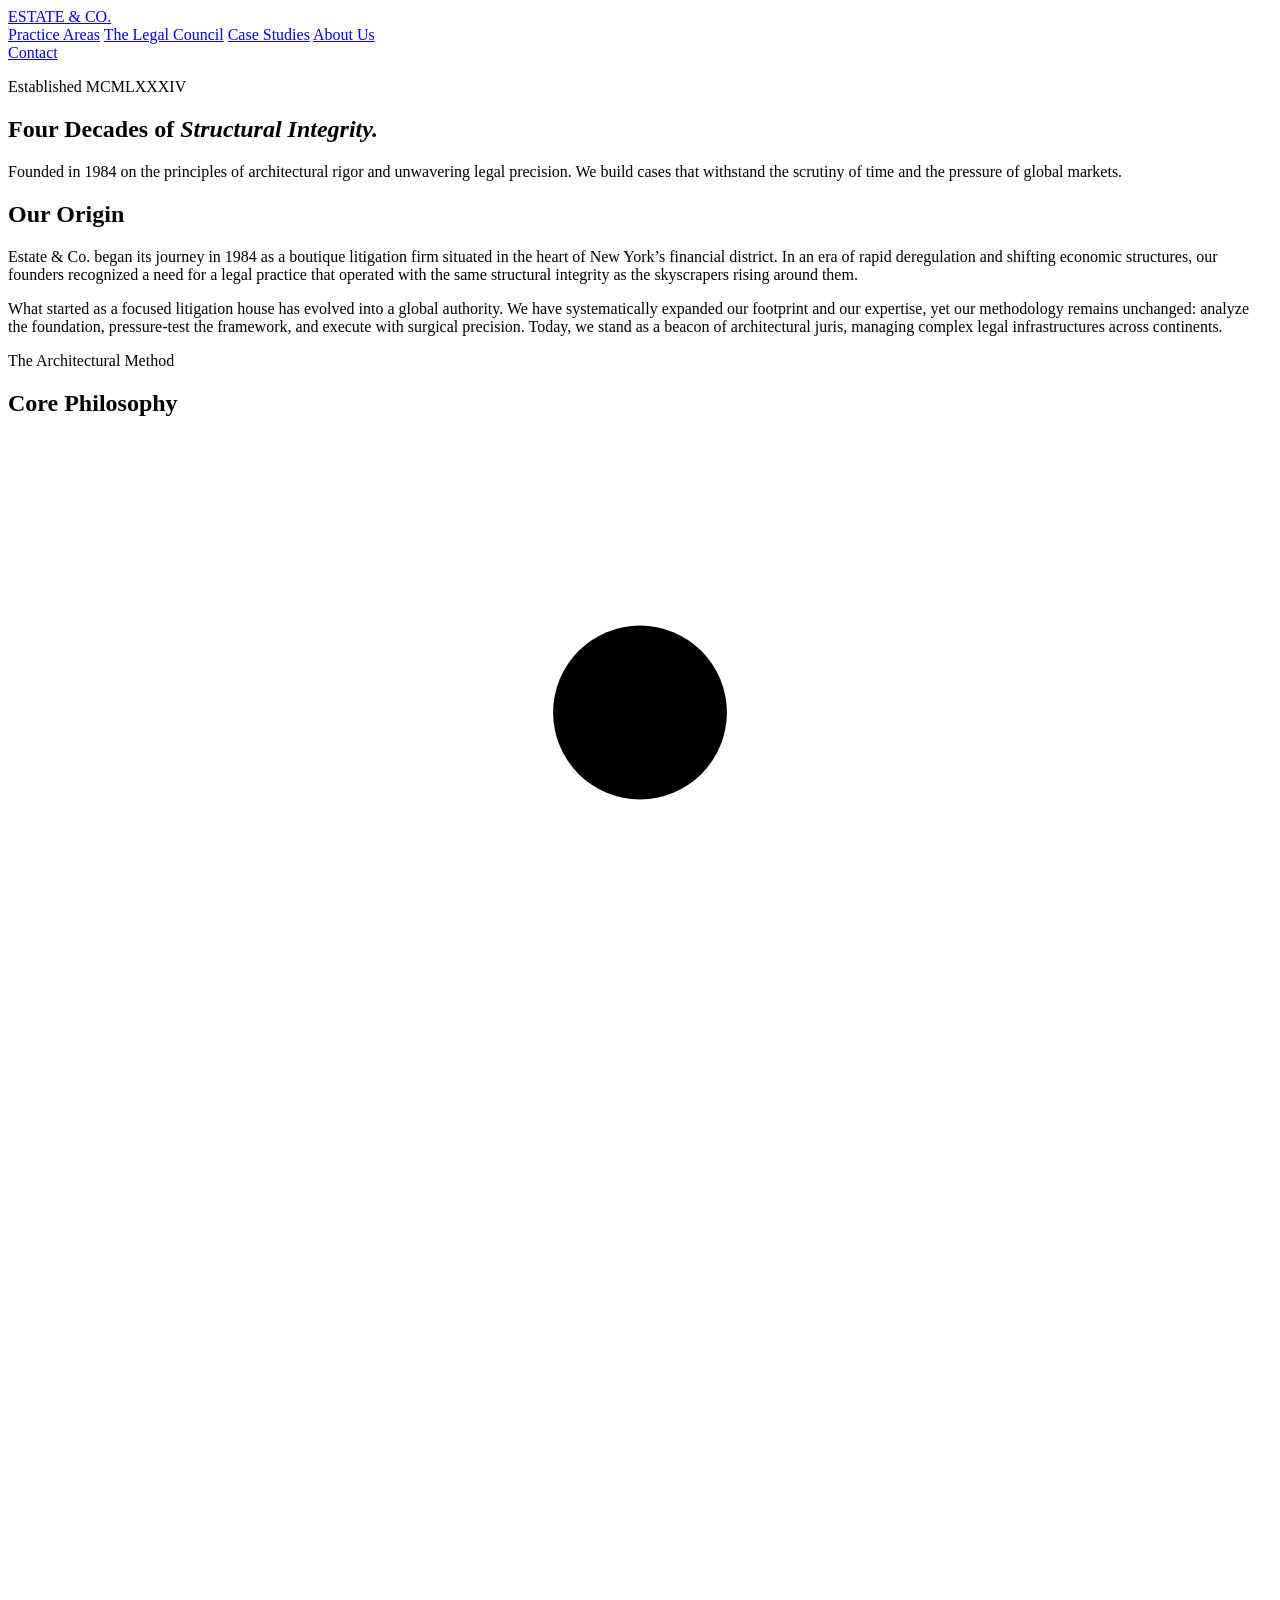
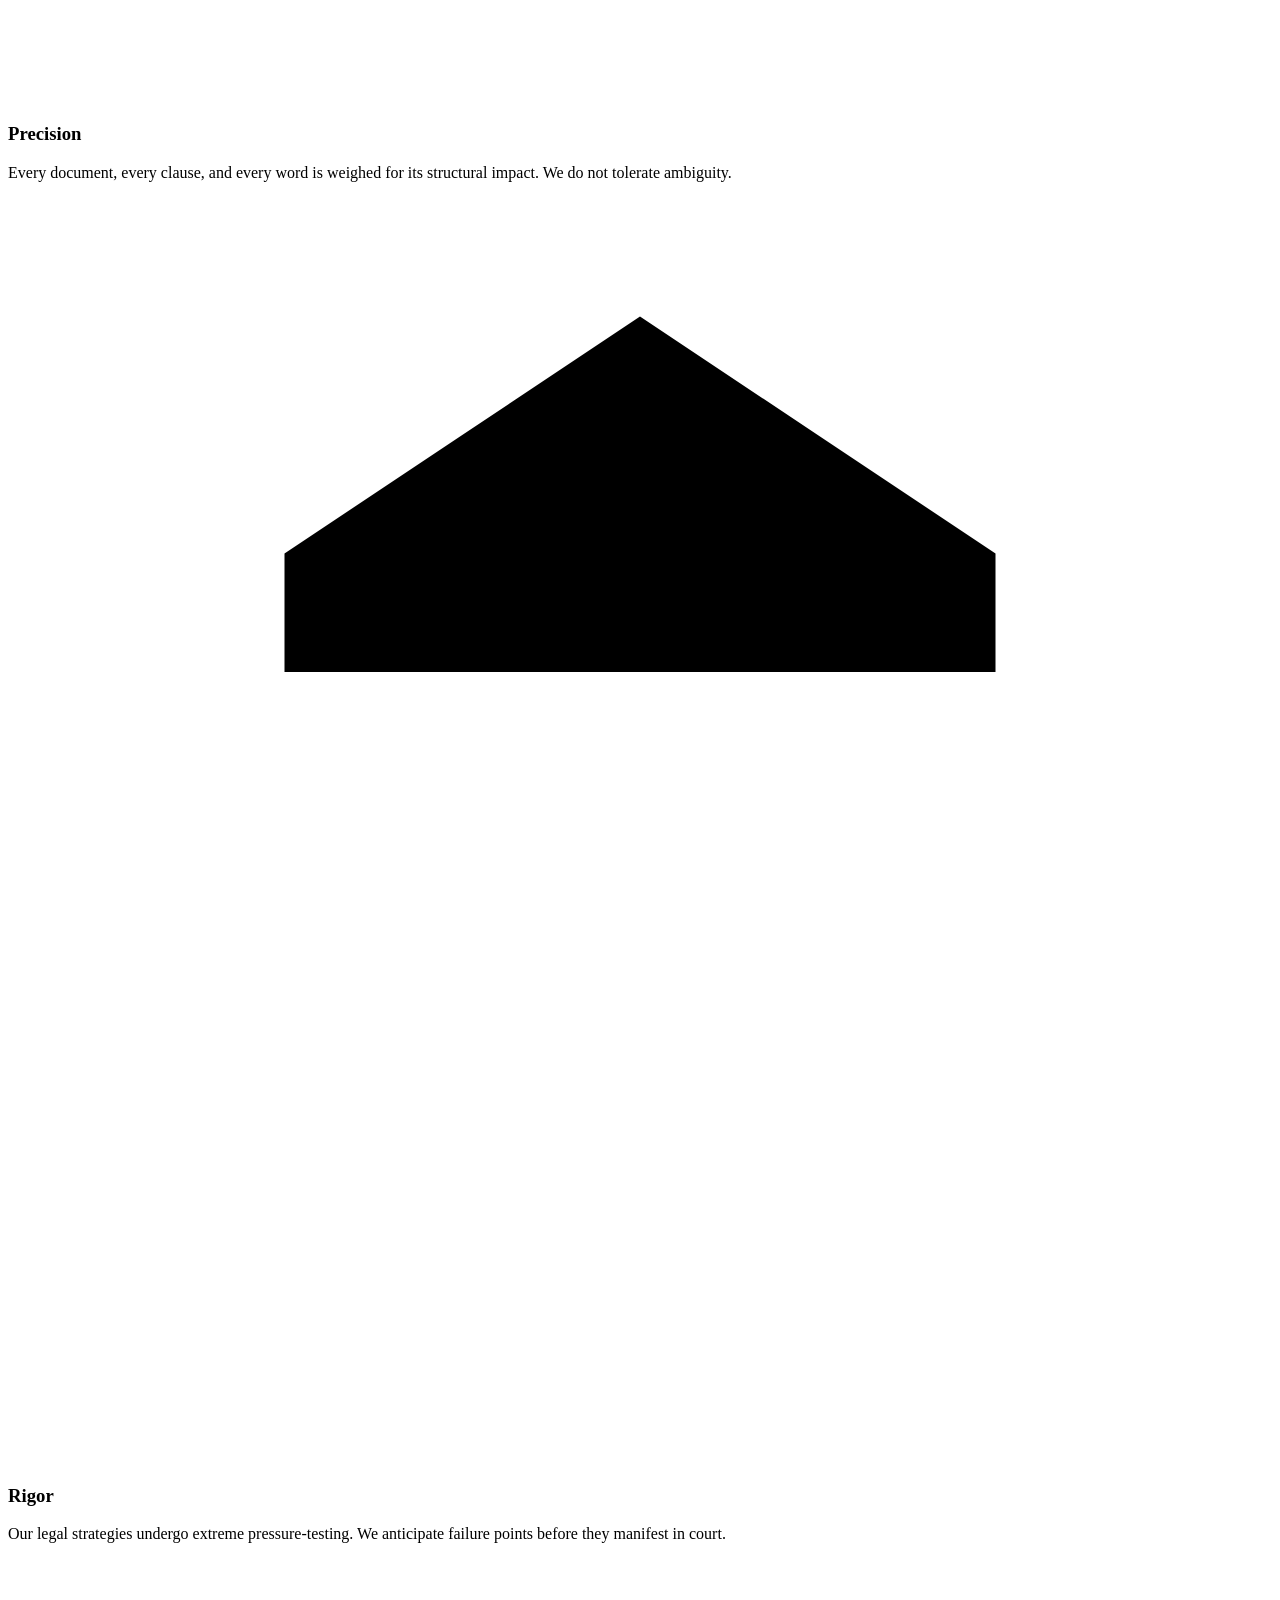
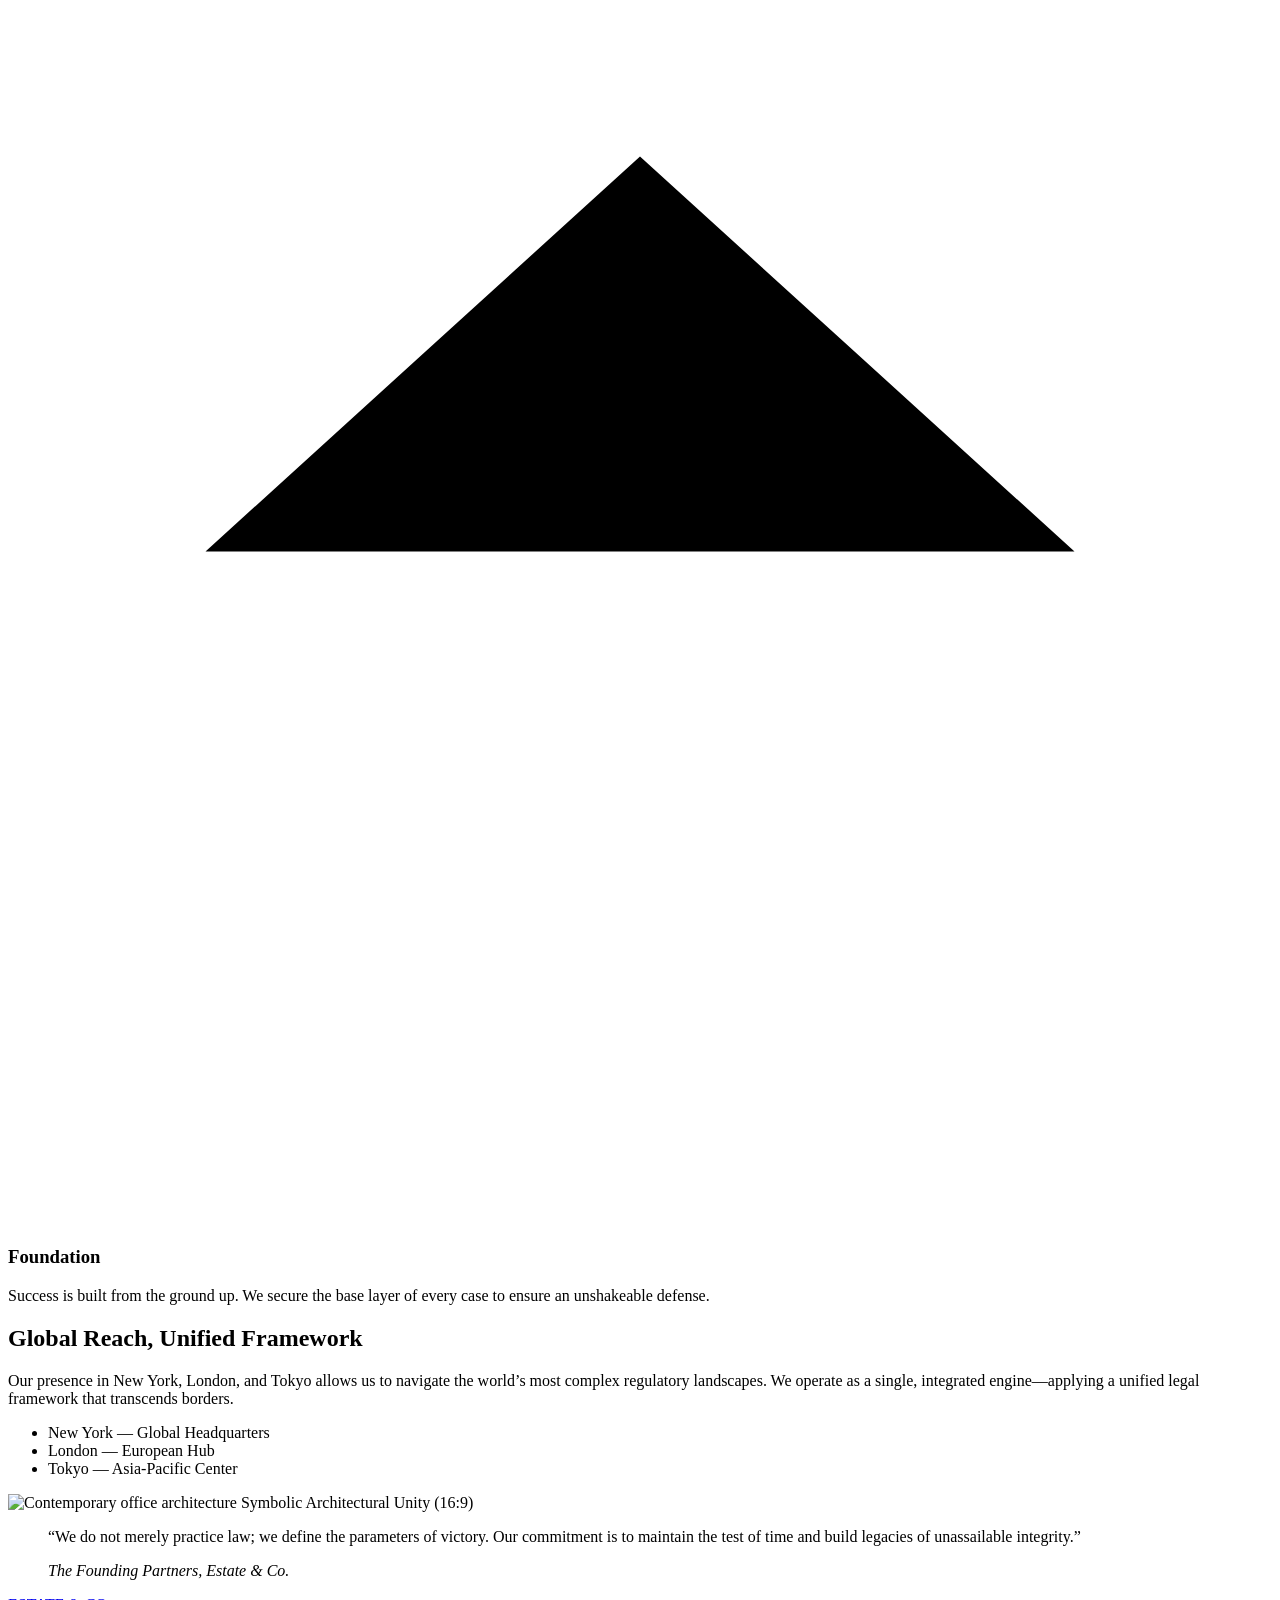
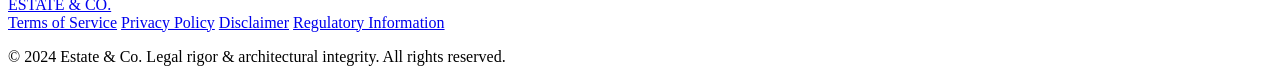
==== commit ac686c76: "Disable stylesheet for HTML submission" ====
--- a/about.html
+++ b/about.html
@@ -5,7 +5,6 @@
   <meta name="viewport" content="width=device-width, initial-scale=1.0" />
   <meta name="description" content="About Estate &amp; Co., a global legal practice founded on precision, rigor, and structural integrity." />
   <title>About Us | Estate &amp; Co.</title>
-  <link rel="stylesheet" href="styles.css" />
 </head>
 <body class="about-page">
   <header class="site-header">
